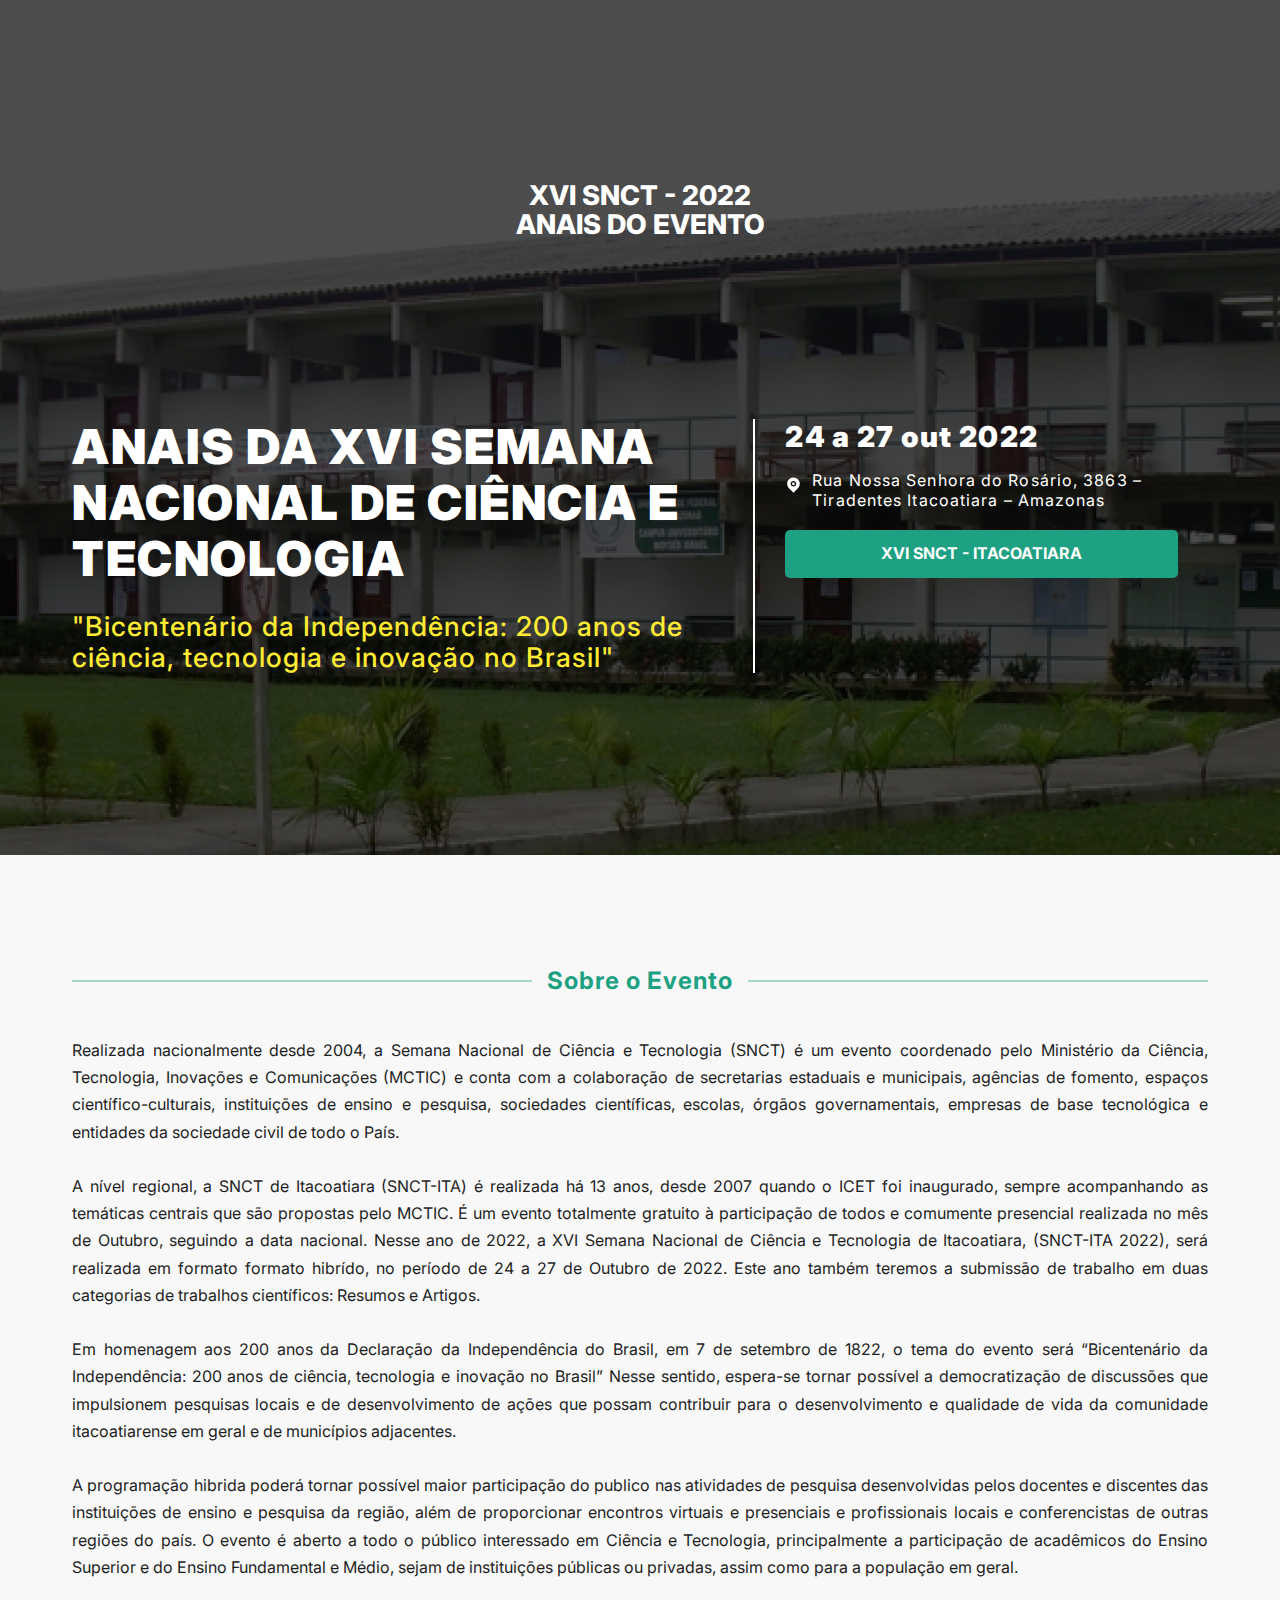
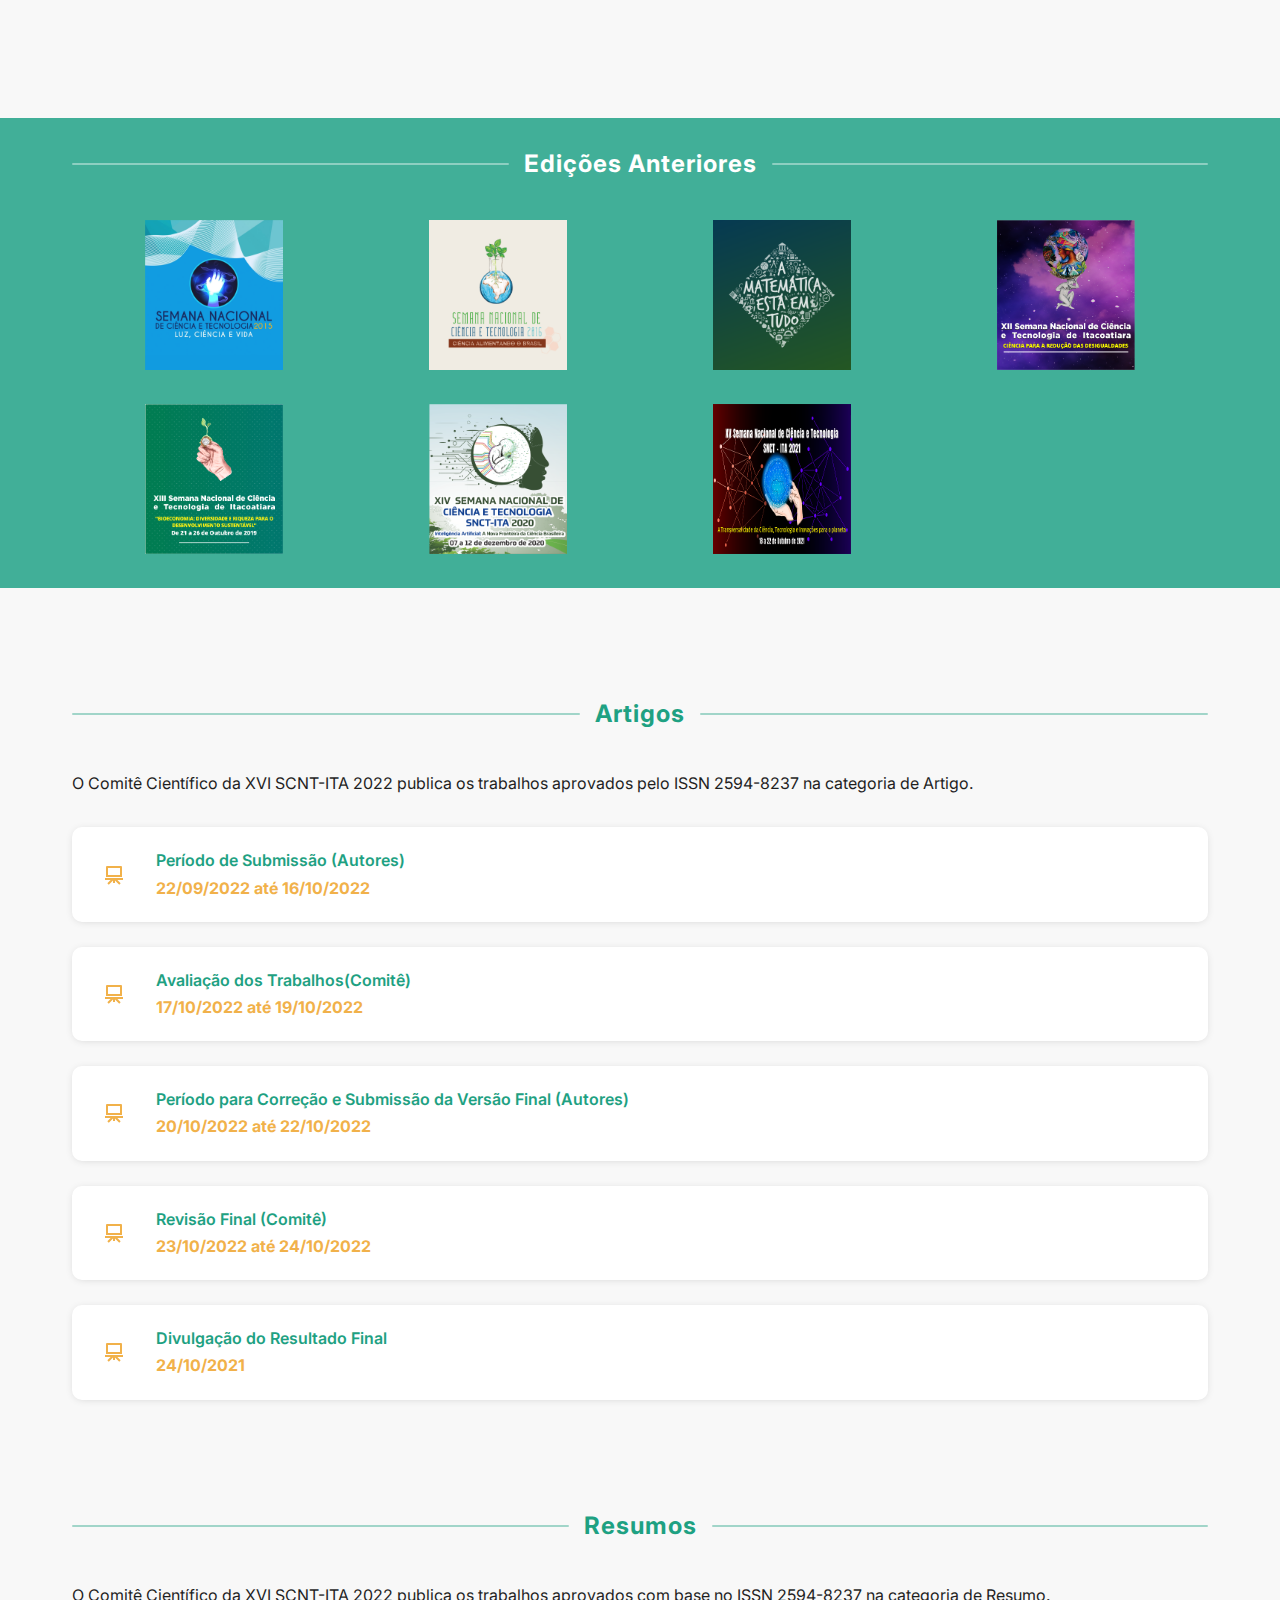
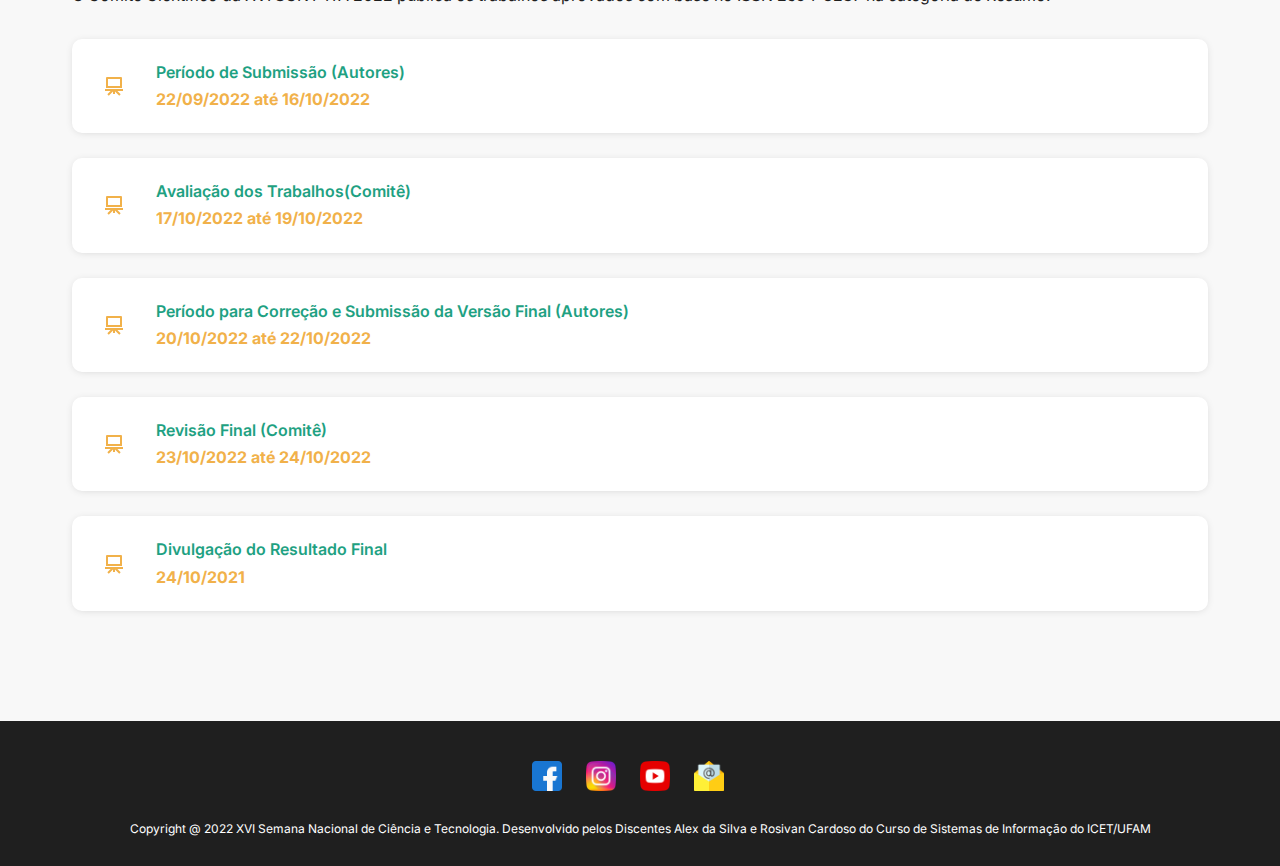
==== anais/index.html @ cb45e35b "feat: upgrade footer and add organization" ====
<!DOCTYPE html>
<html lang="pt-br">

<head>
    <meta charset="UTF-8">
    <meta http-equiv="X-UA-Compatible" content="IE=edge">
    <meta name="viewport" content="width=device-width, initial-scale=1.0">
	<meta name="keywords" content="XVI SNCT - Itacoatiara - ICET - UFAM - IFAM, SNCT ICET" />
    <title>XVI SNCT - ANAIS</title>
    <meta name="description" content="Semana Nacional de Ciência e Tecnologia de Itacoatiara/AM" />
    <meta name="author" content="Comissão SNCT - 2022" />
    <!--  GOOGLE  -->
    <meta itemprop="name" content="XVI SNCT - Itacoatiara" />
    <meta itemprop="description" content="Semana Nacional de Ciência e Tecnologia de Itacoatiara/AM" />
    <meta itemprop="image" content="../src/assets/logosnct2022.png" />
    <!--  FACEBOOK  -->
    <meta property="og:url" content="https://sncticet.ufam.edu.br/anais" />
    <meta property="og:type" content="website" />
    <meta property="og:title" content="XVI SNCT - ANAIS" />
    <meta property="og:description" content="Semana Nacional de Ciência e Tecnologia de Itacoatiara/AM" />
    <meta property="og:image" content="../src/assets/logosnct2022.png" />
    <!-- Twitter Meta Tags --> 
    <meta name="twitter:card" content="summary_large_image" />
    <meta name="twitter:title" content="XVI SNCT - Itacoatiara" />
    <meta name="twitter:description" content="Semana Nacional de Ciência e Tecnologia de Itacoatiara/AM" />
    <meta name="twitter:image" content="../src/assets/logosnct2022.png" />
	
    <link rel="icon" href="../src/assets/logosnct2022.png">
    <link rel="stylesheet" href="../root.css">
    <link rel="stylesheet" href="../normalize.css">
    <link rel="stylesheet" href="../shared.css">
    <link rel="stylesheet" href="../src/screens/home/header.css">
    <link rel="stylesheet" href="../src/screens/home/banner.css">
    <link rel="stylesheet" href="../src/screens/home/submission.css">
    <link rel="stylesheet" href="../src/screens/home/realization.css">
    <link rel="stylesheet" href="../src/screens/home/hero.css">
    <link rel="stylesheet" href="../src/screens/home/editions.css">
    <link rel="stylesheet" href="../src/screens/home/footer.css">
    <link rel="stylesheet" href="../style.css">
</head>

<body>
    <header class="header box__shadow header--hidden" id="header">
        <div class="header__content safe__area">
            <button type="button" class="header__sandwich" onclick="onOpenMenu()">
                <span class="header__menu" id="header-menu"></span>
            </button>
            <img
                src="../src/assets/logosnct2022.png"
                alt="Logo do evento"
                class="header__logo"
            />
            <nav class="header__navigation" id="header-navigation">
                <ul class="header__items" id="header-items">
                    <li class="header__logo header__logo--item">
                        <img
                            src="../src/assets/logosnct2022.png"
                            alt="Logo do evento"
                            class="header__logo"
                        />              
                    </li>
                    <li>
                        <a
                            href="#inicio"
                            class="header__link"
                            onclick="onCloseMenu()"
                        >
                            <svg class="header__icon" xmlns="http://www.w3.org/2000/svg" viewBox="0 0 24 24" width="24" height="24"><path fill="none" d="M0 0h24v24H0z"/><path d="M19 21H5a1 1 0 0 1-1-1v-9H1l10.327-9.388a1 1 0 0 1 1.346 0L23 11h-3v9a1 1 0 0 1-1 1zM6 19h12V9.157l-6-5.454-6 5.454V19zm2-4h8v2H8v-2z" fill="rgba(30,161,130,1)"/></svg>
                            Início
                        </a>
                    </li>
                    <li>
                        <a
                            href="#sobre"
                            class="header__link"
                            onclick="onCloseMenu()"
                        >
                            <svg class="header__icon" xmlns="http://www.w3.org/2000/svg" viewBox="0 0 24 24" width="24" height="24"><path fill="none" d="M0 0h24v24H0z"/><path d="M12 22C6.477 22 2 17.523 2 12S6.477 2 12 2s10 4.477 10 10-4.477 10-10 10zm0-2a8 8 0 1 0 0-16 8 8 0 0 0 0 16zM11 7h2v2h-2V7zm0 4h2v6h-2v-6z" fill="rgba(30,161,130,1)"/></svg>
                            Sobre
                        </a>
                    </li>
                    <li>
                        <a
                            href="#edicoes-anteriores" class="header__link"
                            onclick="onCloseMenu()"
                        >
                            <svg class="header__icon" xmlns="http://www.w3.org/2000/svg" viewBox="0 0 24 24" width="24" height="24"><path fill="none" d="M0 0H24V24H0z"/><path d="M12 2c5.523 0 10 4.477 10 10s-4.477 10-10 10S2 17.523 2 12h2c0 4.418 3.582 8 8 8s8-3.582 8-8-3.582-8-8-8C9.25 4 6.824 5.387 5.385 7.5H8v2H2v-6h2V6c1.824-2.43 4.729-4 8-4zm1 5v4.585l3.243 3.243-1.415 1.415L11 12.413V7h2z" fill="rgba(30,161,130,1)"/></svg>
                            Edições
                        </a>
                    </li>
                    <li>
                        <a
                            href="./artigo.html" class="header__link"
                            onclick="onCloseMenu()"
                        >
                            <svg class="header__icon" xmlns="http://www.w3.org/2000/svg" viewBox="0 0 24 24" width="24" height="24"><path fill="none" d="M0 0H24V24H0z"/><path d="M12 2c5.523 0 10 4.477 10 10s-4.477 10-10 10S2 17.523 2 12h2c0 4.418 3.582 8 8 8s8-3.582 8-8-3.582-8-8-8C9.25 4 6.824 5.387 5.385 7.5H8v2H2v-6h2V6c1.824-2.43 4.729-4 8-4zm1 5v4.585l3.243 3.243-1.415 1.415L11 12.413V7h2z" fill="rgba(30,161,130,1)"/></svg>
                            Artigos
                        </a>
                    </li>
                    <li>
                        <a
                            href="#resumos" class="header__link"
                            onclick="onCloseMenu()"
                        >
                            <svg class="header__icon" xmlns="http://www.w3.org/2000/svg" viewBox="0 0 24 24" width="24" height="24"><path fill="none" d="M0 0H24V24H0z"/><path d="M12 2c5.523 0 10 4.477 10 10s-4.477 10-10 10S2 17.523 2 12h2c0 4.418 3.582 8 8 8s8-3.582 8-8-3.582-8-8-8C9.25 4 6.824 5.387 5.385 7.5H8v2H2v-6h2V6c1.824-2.43 4.729-4 8-4zm1 5v4.585l3.243 3.243-1.415 1.415L11 12.413V7h2z" fill="rgba(30,161,130,1)"/></svg>
                            Resumos
                        </a>
                    </li>
                </ul>
            </nav>
        </div>
    </header>
    <main>
        <section class="banner effect__parallax" id="inicio">
            <div class="banner__safe">
                <div class="banner__institutions">
                    <h3 class="institutions__text">
                        XVI SNCT - 2022 <br />
                        ANAIS DO EVENTO
                    </h3>
                </div>
                <div class="banner__texts">
                    <h1 class="banner__title">
                        ANAIS DA XVI SEMANA NACIONAL DE CIÊNCIA E TECNOLOGIA
                    </h1>
                    <h2 class="banner__subtitle">
                        "Bicentenário da Independência: 200 anos de ciência, tecnologia e inovação no Brasil"
                    </h2>
                </div>
                <div class="banner__dates">
                    <strong class="banner__date">
                        24 a 27 out 2022
                    </strong>
                    <div class="banner__locale">
                        <svg width="29" height="29" viewBox="0 0 29 29" fill="none" xmlns="http://www.w3.org/2000/svg">
                            <g clip-path="url(#clip0_1321_1005)">
                                <path
                                    d="M22.1898 20.9815L14.5 28.6713L6.81017 20.9815C5.28929 19.4606 4.25356 17.5228 3.83396 15.4133C3.41435 13.3038 3.62972 11.1172 4.45283 9.13003C5.27593 7.1429 6.66981 5.44446 8.45819 4.24951C10.2466 3.05455 12.3491 2.41675 14.5 2.41675C16.6509 2.41675 18.7534 3.05455 20.5418 4.24951C22.3302 5.44446 23.7241 7.1429 24.5472 9.13003C25.3703 11.1172 25.5857 13.3038 25.1661 15.4133C24.7465 17.5228 23.7107 19.4606 22.1898 20.9815V20.9815ZM14.5 18.125C15.7819 18.125 17.0113 17.6158 17.9177 16.7093C18.8241 15.8029 19.3333 14.5735 19.3333 13.2917C19.3333 12.0098 18.8241 10.7804 17.9177 9.87397C17.0113 8.96754 15.7819 8.45832 14.5 8.45832C13.2181 8.45832 11.9887 8.96754 11.0823 9.87397C10.1759 10.7804 9.66667 12.0098 9.66667 13.2917C9.66667 14.5735 10.1759 15.8029 11.0823 16.7093C11.9887 17.6158 13.2181 18.125 14.5 18.125V18.125ZM14.5 15.7083C13.8591 15.7083 13.2444 15.4537 12.7912 15.0005C12.338 14.5473 12.0833 13.9326 12.0833 13.2917C12.0833 12.6507 12.338 12.036 12.7912 11.5828C13.2444 11.1296 13.8591 10.875 14.5 10.875C15.1409 10.875 15.7556 11.1296 16.2088 11.5828C16.6621 12.036 16.9167 12.6507 16.9167 13.2917C16.9167 13.9326 16.6621 14.5473 16.2088 15.0005C15.7556 15.4537 15.1409 15.7083 14.5 15.7083Z"
                                    fill="white" />
                            </g>
                            <defs>
                                <clipPath id="clip0_1321_1005">
                                    <rect width="29" height="29" fill="white" />
                                </clipPath>
                            </defs>
                        </svg>
                        <p class="banner__address">
                            Rua Nossa Senhora do Rosário, 3863 – Tiradentes Itacoatiara – Amazonas
                        </p>
                    </div>
                    <a href="../index.html"
                        class="button__default bannert__button">
                        XVI SNCT - ITACOATIARA
                    </a>
                </div>
            </div>
        </section>
        <span id="sobre"></span>
        <section class="about safe__area section--top">
            <div class="title__contant">
                <hr class="title__line" />
                <h2 class="title__text">Sobre o Evento</h2>
                <hr class="title__line" />
            </div>
            <p class="simple__text">
                Realizada nacionalmente desde 2004, a Semana Nacional de Ciência e Tecnologia (SNCT) é um evento
                coordenado pelo Ministério da Ciência, Tecnologia, Inovações e Comunicações (MCTIC) e conta com a
                colaboração de secretarias estaduais e municipais, agências de fomento, espaços científico-culturais,
                instituições de ensino e pesquisa, sociedades científicas, escolas, órgãos governamentais, empresas de
                base tecnológica e entidades da sociedade civil de todo o País.
                <br /><br />
                A nível regional, a SNCT de Itacoatiara (SNCT-ITA) é realizada há 13 anos, desde 2007 quando o ICET foi
                inaugurado, sempre acompanhando as temáticas centrais que são propostas pelo MCTIC. É um evento
                totalmente gratuito à participação de todos e comumente presencial realizada no mês de Outubro, seguindo
                a data nacional. Nesse ano de 2022, a XVI Semana Nacional de Ciência e Tecnologia de Itacoatiara,
                (SNCT-ITA 2022), será realizada em formato formato hibrído, no período de 24 a 27 de Outubro de 2022.
                Este ano também teremos a submissão de trabalho em duas categorias de trabalhos científicos: Resumos e
                Artigos.
                <br /><br />
                Em homenagem aos 200 anos da Declaração da Independência do Brasil, em 7 de setembro de 1822, o tema do
                evento será “Bicentenário da Independência: 200 anos de ciência, tecnologia e inovação no Brasil” Nesse
                sentido, espera-se tornar possível a democratização de discussões que impulsionem pesquisas locais e de
                desenvolvimento de ações que possam contribuir para o desenvolvimento e qualidade de vida da comunidade
                itacoatiarense em geral e de municípios adjacentes.
                <br /><br />
                A programação hibrida poderá tornar possível maior participação do publico nas atividades de pesquisa
                desenvolvidas pelos docentes e discentes das instituições de ensino e pesquisa da região, além de
                proporcionar encontros virtuais e presenciais e profissionais locais e conferencistas de outras regiões
                do país. O evento é aberto a todo o público interessado em Ciência e Tecnologia, principalmente a
                participação de acadêmicos do Ensino Superior e do Ensino Fundamental e Médio, sejam de instituições
                públicas ou privadas, assim como para a população em geral.
                <br /><br />
            </p>
        </section>
        <span id="edicoes-anteriores"></span>
        <section class="full__editions section--top">
            <div class="safe__area">
                <div class="title__contant">
                    <hr class="title__line title__line--invert" />
                    <h2 class="title__text title__text--invert">Edições Anteriores</h2>
                    <hr class="title__line title__line--invert" />
                </div>
                <nav class="editions__items">
                    <a href="https://eventmaster.com.br/event/snct2015/site/content/xii-semana-nacional-de-ciencia-e-tecnologia-de-itacoatiara" target="_blank" class="editions__item">
                        <img src="/src/assets/snct-2015.png" alt="Logo evento do ano de" class="editions__image" />
                    </a>
                    <a href="https://sncticet.ufam.edu.br/2016/" target="_blank" class="editions__item">
                        <img src="/src/assets/snct-2016.png" alt="Logo evento do ano de" class="editions__image" />
                    </a>
                    <a href="https://sncticet.ufam.edu.br/2017/" target="_blank" class="editions__item">
                        <img src="/src/assets/snct-2017.png" alt="Logo evento do ano de" class="editions__image" />
                    </a>
                    <a href="https://sncticet.ufam.edu.br/2018/" target="_blank" class="editions__item">
                        <img src="/src/assets/snct-2018.png" alt="Logo evento do ano de" class="editions__image" />
                    </a>
                    <a href="https://sncticet.ufam.edu.br/2019/" target="_blank" class="editions__item">
                        <img src="/src/assets/snct-2019.png" alt="Logo evento do ano de" class="editions__image" />
                    </a>
                    <a href="https://sncticet.ufam.edu.br/2020/" target="_blank" class="editions__item">
                        <img src="/src/assets/snct-2020.png" alt="Logo evento do ano de" class="editions__image" />
                    </a>
                    <a href="https://sncticet.ufam.edu.br/2021/" target="_blank" class="editions__item">
                        <img src="/src/assets/snct-2021.png" alt="Logo evento do ano de" class="editions__image" />
                    </a>
                </nav>
            </div>
        </section>
        <span id="artigos"></span>
        <section class="dates safe__area section--top">
            <div class="title__contant">
                <hr class="title__line" />
                <h2 class="title__text">Artigos</h2>
                <hr class="title__line" />
            </div>
            <p class="simple__text">
                O Comitê Científico da XVI SCNT-ITA 2022 publica os trabalhos aprovados pelo ISSN 2594-8237 na categoria de Artigo.
            </p>
            <ul class="dates__items">
                <li class="dates__item box__shadow">
                    <svg xmlns="http://www.w3.org/2000/svg" viewBox="0 0 24 24" width="24" height="24"><path fill="none" d="M0 0h24v24H0z"/><path d="M8.586 17H3v-2h18v2h-5.586l3.243 3.243-1.414 1.414L13 17.414V20h-2v-2.586l-4.243 4.243-1.414-1.414L8.586 17zM5 3h14a1 1 0 0 1 1 1v10H4V4a1 1 0 0 1 1-1zm1 2v7h12V5H6z" fill="rgba(241,177,74,1)"/></svg>
                    <div>
                        <p class="dates__text">Período de Submissão (Autores)</p>
                        <p class="dates__info">22/09/2022 até 16/10/2022</p>
                    </div>
                </li>
                <li class="dates__item box__shadow">
                    <svg xmlns="http://www.w3.org/2000/svg" viewBox="0 0 24 24" width="24" height="24"><path fill="none" d="M0 0h24v24H0z"/><path d="M8.586 17H3v-2h18v2h-5.586l3.243 3.243-1.414 1.414L13 17.414V20h-2v-2.586l-4.243 4.243-1.414-1.414L8.586 17zM5 3h14a1 1 0 0 1 1 1v10H4V4a1 1 0 0 1 1-1zm1 2v7h12V5H6z" fill="rgba(241,177,74,1)"/></svg>
                    <div>
                        <p class="dates__text">Avaliação dos Trabalhos(Comitê)</p>
                        <p class="dates__info">17/10/2022 até 19/10/2022</p>
                    </div>
                </li>
                <li class="dates__item box__shadow">
                    <svg xmlns="http://www.w3.org/2000/svg" viewBox="0 0 24 24" width="24" height="24"><path fill="none" d="M0 0h24v24H0z"/><path d="M8.586 17H3v-2h18v2h-5.586l3.243 3.243-1.414 1.414L13 17.414V20h-2v-2.586l-4.243 4.243-1.414-1.414L8.586 17zM5 3h14a1 1 0 0 1 1 1v10H4V4a1 1 0 0 1 1-1zm1 2v7h12V5H6z" fill="rgba(241,177,74,1)"/></svg>
                    <div>
                        <p class="dates__text">Período para Correção e Submissão da Versão Final (Autores)</p>
                        <p class="dates__info">20/10/2022 até 22/10/2022</p>
                    </div>
                </li>
                <li class="dates__item box__shadow">
                    <svg xmlns="http://www.w3.org/2000/svg" viewBox="0 0 24 24" width="24" height="24"><path fill="none" d="M0 0h24v24H0z"/><path d="M8.586 17H3v-2h18v2h-5.586l3.243 3.243-1.414 1.414L13 17.414V20h-2v-2.586l-4.243 4.243-1.414-1.414L8.586 17zM5 3h14a1 1 0 0 1 1 1v10H4V4a1 1 0 0 1 1-1zm1 2v7h12V5H6z" fill="rgba(241,177,74,1)"/></svg>
                    <div>
                        <p class="dates__text">Revisão Final (Comitê)</p>
                        <p class="dates__info">23/10/2022 até 24/10/2022</p>
                    </div>
                </li>
                <li class="dates__item box__shadow">
                    <svg xmlns="http://www.w3.org/2000/svg" viewBox="0 0 24 24" width="24" height="24"><path fill="none" d="M0 0h24v24H0z"/><path d="M8.586 17H3v-2h18v2h-5.586l3.243 3.243-1.414 1.414L13 17.414V20h-2v-2.586l-4.243 4.243-1.414-1.414L8.586 17zM5 3h14a1 1 0 0 1 1 1v10H4V4a1 1 0 0 1 1-1zm1 2v7h12V5H6z" fill="rgba(241,177,74,1)"/></svg>
                    <div>
                        <p class="dates__text">Divulgação do Resultado Final</p>
                        <p class="dates__info">24/10/2021</p>
                    </div>
                </li>
            </ul>
        </section>
        <span id="resumos"></span>
        <section class="dates safe__area section--top">
            <div class="title__contant">
                <hr class="title__line" />
                <h2 class="title__text">Resumos</h2>
                <hr class="title__line" />
            </div>
            <p class="simple__text">
                O Comitê Científico da XVI SCNT-ITA 2022 publica os trabalhos aprovados com base no ISSN 2594-8237 na categoria de Resumo.
                <!-- <a href="/anais/index.html" class="link__text">Clique Aqui.</a> -->
            </p>
            <ul class="dates__items">
                <li class="dates__item box__shadow">
                    <svg xmlns="http://www.w3.org/2000/svg" viewBox="0 0 24 24" width="24" height="24"><path fill="none" d="M0 0h24v24H0z"/><path d="M8.586 17H3v-2h18v2h-5.586l3.243 3.243-1.414 1.414L13 17.414V20h-2v-2.586l-4.243 4.243-1.414-1.414L8.586 17zM5 3h14a1 1 0 0 1 1 1v10H4V4a1 1 0 0 1 1-1zm1 2v7h12V5H6z" fill="rgba(241,177,74,1)"/></svg>
                    <div>
                        <p class="dates__text">Período de Submissão (Autores)</p>
                        <p class="dates__info">22/09/2022 até 16/10/2022</p>
                    </div>
                </li>
                <li class="dates__item box__shadow">
                    <svg xmlns="http://www.w3.org/2000/svg" viewBox="0 0 24 24" width="24" height="24"><path fill="none" d="M0 0h24v24H0z"/><path d="M8.586 17H3v-2h18v2h-5.586l3.243 3.243-1.414 1.414L13 17.414V20h-2v-2.586l-4.243 4.243-1.414-1.414L8.586 17zM5 3h14a1 1 0 0 1 1 1v10H4V4a1 1 0 0 1 1-1zm1 2v7h12V5H6z" fill="rgba(241,177,74,1)"/></svg>
                    <div>
                        <p class="dates__text">Avaliação dos Trabalhos(Comitê)</p>
                        <p class="dates__info">17/10/2022 até 19/10/2022</p>
                    </div>
                </li>
                <li class="dates__item box__shadow">
                    <svg xmlns="http://www.w3.org/2000/svg" viewBox="0 0 24 24" width="24" height="24"><path fill="none" d="M0 0h24v24H0z"/><path d="M8.586 17H3v-2h18v2h-5.586l3.243 3.243-1.414 1.414L13 17.414V20h-2v-2.586l-4.243 4.243-1.414-1.414L8.586 17zM5 3h14a1 1 0 0 1 1 1v10H4V4a1 1 0 0 1 1-1zm1 2v7h12V5H6z" fill="rgba(241,177,74,1)"/></svg>
                    <div>
                        <p class="dates__text">Período para Correção e Submissão da Versão Final (Autores)</p>
                        <p class="dates__info">20/10/2022 até 22/10/2022</p>
                    </div>
                </li>
                <li class="dates__item box__shadow">
                    <svg xmlns="http://www.w3.org/2000/svg" viewBox="0 0 24 24" width="24" height="24"><path fill="none" d="M0 0h24v24H0z"/><path d="M8.586 17H3v-2h18v2h-5.586l3.243 3.243-1.414 1.414L13 17.414V20h-2v-2.586l-4.243 4.243-1.414-1.414L8.586 17zM5 3h14a1 1 0 0 1 1 1v10H4V4a1 1 0 0 1 1-1zm1 2v7h12V5H6z" fill="rgba(241,177,74,1)"/></svg>
                    <div>
                        <p class="dates__text">Revisão Final (Comitê)</p>
                        <p class="dates__info">23/10/2022 até 24/10/2022</p>
                    </div>
                </li>
                <li class="dates__item box__shadow">
                    <svg xmlns="http://www.w3.org/2000/svg" viewBox="0 0 24 24" width="24" height="24"><path fill="none" d="M0 0h24v24H0z"/><path d="M8.586 17H3v-2h18v2h-5.586l3.243 3.243-1.414 1.414L13 17.414V20h-2v-2.586l-4.243 4.243-1.414-1.414L8.586 17zM5 3h14a1 1 0 0 1 1 1v10H4V4a1 1 0 0 1 1-1zm1 2v7h12V5H6z" fill="rgba(241,177,74,1)"/></svg>
                    <div>
                        <p class="dates__text">Divulgação do Resultado Final</p>
                        <p class="dates__info">24/10/2021</p>
                    </div>
                </li>
            </ul>
        </section>
    </main>
    <span id="contatos"></span>
    <footer class="footer section--top">
        <div class="safe__area">
            <div class="footer_items">
                <a href="https://www.facebook.com/snctita.oficial/" target="_blank" class="footer_item">
                    <img src="../src/assets/facebook (1).png" alt="Facebook">
                </a>
                <a href="https://www.instagram.com/snctita.oficial/" target="_blank" class="footer_item">
                    <img src="../src/assets/instagram.png" alt="Instagram">
                </a>
                <a href="https://www.youtube.com/channel/UCwzrVXlYp_cMYTa7V_tRB3A" target="_blank" class="footer_item">
                    <img src="../src/assets/youtube (1).png" alt="Email">
                </a>
                <a href="mailto:sncticet@ufam.edu.br" target="_blank" class="footer_item">
                    <img src="../src/assets/email.png" alt="Email">
                </a>
            </div>
            <span class="simple__text"> Copyright @ 2022 XVI Semana Nacional de Ciência e Tecnologia.
                Desenvolvido pelos Discentes Alex da Silva e Rosivan Cardoso do Curso de Sistemas de Informação do ICET/UFAM
            </span> 
        </div>
    </footer>
</body>
<script src="../src/screens/home/script.js"></script>

</html>
---- root.css ----
@import url('https://fonts.googleapis.com/css2?family=Inter:wght@400;500;600;700;800;900&display=swap');

:root {
    /* colors */
    --orange: #f1b14a;
    --yellow: #FEEB33;
    --primary-dark: #111111;
    --secondary-dark: #1F1F1F;
    --green: #1EA182;
    --green--light: #41AF98;
    --primary-white: #FFFFFF;
    --secondary-white: #F8F8F8;
    /* size fonts */
    --normal: 1.1rem;
}
---- shared.css ----
.safe__area {
    width: 100%;
    margin: auto;
}

.section--top {
    margin-top: 110px !important;
}

.title__contant  {
    display: flex;
    align-items: center;
    justify-content: space-between;
    column-gap: 15px;
    margin-bottom: 40px;
}

.title__line {
    background-color: var(--green);
    height: 2px;
    border-radius: 2px;
    border: none;
    flex: 1;
    opacity: 0.4;
}

.title__text {
    font-size: 1.5rem;
    line-height: 2rem;
    letter-spacing: 1px;
    color: var(--green);
    font-weight: 700;
}

.title__line--invert {
    background-color: var(--primary-white);
}

.title__text--invert {
    color: var(--primary-white);
}

.simple__text {
    font-size: 1rem;
    line-height: 1.7rem;
    color: var(--secondary-dark);
    font-weight: 400;
    text-align: justify;
}

.link__text {
    font-size: 1rem;
    line-height: 1.7rem;
    color: var(--green);
    font-weight: 600;
}

.box__shadow {
    -webkit-box-shadow: 0px 1px 10px -3px rgba(0,0,0,0.2); 
    box-shadow: 0px 1px 10px -3px rgba(0,0,0,0.2);
}

.button__default {
    padding: 10px 15px;
    border-radius: 5px;
    display: block;
    font-size: 1rem;
    line-height: 1.7rem;
    color: var(--primary-white);
    background-color: var(--orange);
    font-weight: 600;
}

.effect__parallax {
    background-position: center;
    background-size: cover;
    background-repeat: no-repeat;
    background-attachment: fixed;
}

@media screen and (max-width: 767px) {
    .safe__area {
        padding-left: 20px;
        padding-right: 20px;
    }
}

@media (min-width: 768px) {
    .safe__area {
        padding-left: 72px;
        padding-right: 72px;
        max-width: calc(1181px + 72px * 2 );
    }
}
---- src/screens/home/header.css ----
.header {
    background-color: var(--primary-white);
    position: fixed;
    top: 0;
    z-index: 1;
    transition: all 0.2s;
    overflow: hidden;
    width: 100%;
}

.header--hidden {
    max-height: 0;
}

.header--show {
    padding: 10px 0;
    max-height: 100px;
}

.header__content {
    display: flex;
    align-items: center;
    justify-content: space-between;
    position: relative;
}

.header__navigation {
    flex: 1;
    display: flex;
    justify-content: flex-end;
}

.header__items {
    display: flex;
    flex-wrap: wrap;
    column-gap: 20px;   
}

.header__link {
    font-size: var(--normal);
    line-height: var(--normal);
    color: var(--primary-dark);
    font-weight: 600;
    padding: 10px;
    opacity: 0.9;
    position: relative;
    transition: all 0.3s ease 0s;
}

.header__link:hover {
    width: 100%;
    color: var(--green);
    opacity: 1;
}

.header__link:hover::after, .header__link:checked:after {
    width: 100%;
}

.header__link::after {
    content: "";
    width: 0px;
    height: 2px;
    border-radius: 50px;
    display: block;
    position: absolute;
    bottom: 1px;
    background-color: var(--green);
    transition: all 0.3s ease 0s;
}


@media screen and (max-width: 1114px) {
    .header__logo {
        width: 80px;
        height: 56px;
    }

    .header__sandwich {
        z-index: 3;
        width: 50px;
        height: 50px;
        position: absolute;
        right: 30px;
        display: block;
        background-color: transparent;
        border: none;
        cursor: pointer;
    }

    .header__menu {
        display: block;
        border-radius: 10px;
        background-color: var(--secondary-dark);
        width: 25px;
        height: 5px;
        transition: all 0.3s;
        position: relative;
        margin: auto;
    }

    .header__menu::after,
    .header__menu::before {
        content: " ";
        position: absolute;
        border-radius: 10px;
        background-color: var(--secondary-dark);
        transition: all 0.3s;
        width: 25px;
        height: 5px;
        left: 0;
    }

    .header__menu::after {
        top: -10px;
      }
    .header__menu::before {
        bottom: -10px;
    }

    .header__menu--active {
        background-color: transparent;
    }

    .header__menu--active::after {
        top: 0px;
        transform: rotate(40deg);
    }

    .header__menu--active::before {
        bottom: 0;
        transform: rotate(-40deg);
    }


    .header__navigation {
        height: 100vh;
        position: fixed;
        right: 0;
        top: 0;
        width: 0;
        z-index: 0;
        overflow: hidden;
    }
    
    .header__navigation--open {
        background-color: rgb(0, 0, 0, 0.7);
        width: 100vw;
        height: 100vh;
    }

    .header__logo--item {
        margin: 15px 0 15px 10px;
    }

    .header__items {
        flex-direction: column;
        background-color: var(--primary-white);
        width: 0;
        transition: all .3s;
    }

    .header__items--open {
        width: 350px;
    }

    .header__link {
        display: flex;
        align-items: center;
        padding-top: 20px;
        padding-bottom: 20px;
        width: 100%;
        column-gap: 15px;
    }
}

@media (min-width: 1115px) {
    .header__logo {
        width: 116px;
        height: 81px;
    }

    .header__sandwich {
        display: none;
    }
    
    .header__logo--item,
    .header__icon {
        display: none;
    }
}
---- src/screens/home/banner.css ----
.banner {
    margin: auto;
    background-image: url("/src/assets/banner.webp");
    display: flex;
    justify-content: center;
    align-items: center;
}

.banner__safe {
    width: 100%;
}

.banner__institutions {
    margin-bottom: 20vh;
}

.institutions__text {
    font-size: 1.7rem;
    line-height: 1.8rem;
    color: var(--primary-white);
    font-weight: 800;
    text-align: center;
}

.banner__title {
    letter-spacing: 1.5px;
    color: var(--primary-white);
    font-weight: 900;
}

.banner__subtitle {
    font-size: 1.7rem;
    line-height: 1.9rem;
    letter-spacing: 1px;
    color: var(--yellow);
    font-weight: 500;
    margin-top: 25px;
}

.banner__date {
    font-size: 1.8rem;
    letter-spacing: 1.3px;
    color: var(--primary-white);
    font-weight: 900;
}

.banner__locale {
    display: flex;
    margin-top: 16px;
    column-gap: 10px;
}

.banner__address {
    font-size: 1rem;
    letter-spacing: 1.1px;
    color: var(--primary-white);
}

.bannert__button {
    width: 100%;
    margin-top: 20px;
    text-align: center;
    font-weight: 700;
    background-color: var(--green);
}

@media screen and (max-width: 1039px) {
    .banner {
        padding: 30px 0;
    }

    .banner__safe {
        display: flex;
        flex-direction: column;
        height: fit-content;
        padding-left: 20px;
        padding-right: 20px;
        row-gap: 5vh;
    }

    .banner__institutions {
        display: none;
    }

    .banner__title {
        font-size: 2.7rem;
        line-height: 3rem;
    }

    .banner__dates {
        padding-top: 30px;
        border-top: 2px solid var(--primary-white);
    }
}

@media (min-width: 1040px) {
    .banner {
        height: 95vh;
    }

    .banner__safe {
        display: grid;
        grid-template-columns: repeat(12, 1fr);
        padding-left: 72px;
        padding-right: 72px;
        column-gap: 32px;
        max-width: 1360px;
    }

    .banner__institutions {
        grid-column: 1/13;
    }

    .banner__texts  {
        grid-column: 1/8;
    }

    .banner__title {
        font-size: 3rem;
        line-height: 3.5rem;
    }

    .banner__dates {
        padding: 0 30px;
        grid-column: 8/13;
        border-left: 2px solid var(--primary-white);
    }
}
---- src/screens/home/submission.css ----
.submission__item {
    display: flex;
    align-items: center;
    column-gap: 10px;
    margin: 25px;
}

.submission__icon {
    width: 25px;
    height: 25px;
    display: block;
}

.submission__text {
    font-size: var(--normal);
    line-height: var(--normal);
    color: var(--secondary-dark);
    font-weight: 500;
    width: calc(100% - 25px);
    opacity: 0.9;
}

.submission__button {
    margin: 25px auto 0;
}
---- src/screens/home/realization.css ----
.realization__institutions {
    display: flex;
    justify-content: space-around;
    align-items: center;
}

.realization__logo {
    object-fit: contain;
}

.realization__box {
    margin-top: 30px;
}

.realization__title {
    font-size: 1.5rem;
    color: var(--secondary-dark);
    opacity: 0.8;
    font-weight: 600;
}

.realization__items {
    display: grid;
    align-items: center;
}

.realization__item {
    margin: auto;
    height: 100%;
}

.realization__support {
    width: 100%;
    object-fit: contain;
    border: 1px solid #ccc;
}

.realization__name {
    text-align: center;
    color: var(--secondary-dark);
    font-weight: 600;
}


@media screen and (max-width: 767px) {
    .realization__institutions {
        flex-direction: column;
        row-gap: 40px;
    }

    .realization__logo {
        width: 200px;
        height: 190px;
    }

    .realization__title {
        margin-top: 40px;
    }

    

    .realization__items {
        grid-template-columns: repeat(3, auto);
        gap: 20px;
        margin-top: 30px;
    }

    .realization__name {
        margin-top: 5px;
        font-size: 0.8rem;
        line-height: 0.9rem;
    }

}
@media (min-width: 768px) {
    .realization__logo {
        width: 150px;
        height: 140px;
    }

    .realization__items {
        grid-template-columns: repeat(5, auto);
        column-gap: 30px;
        row-gap: 40px;
        margin-top: 20px;
    }

    .realization__name {
        margin-top: 15px;
        font-size: var(--normal);
        line-height: var(--normal);
    }
}
---- src/screens/home/hero.css ----
.hero {
    margin: auto;
    background-image: url("/src/assets/hero.jpg");
    display: flex;
    justify-content: center;
    padding: 80px 0;
}

.hero__item {
    width: 100%;
    display: flex;
    align-items: center;
    justify-content: center;
}
.hero__number,
.hero__activity {
    width: fit-content;
    display: block;
}

.hero__number {
    font-size: 5rem;
    letter-spacing: 1.px;
    color: var(--primary-white);
    font-weight: 700;
}

.hero__activity {
    font-size: 1.7rem;
    letter-spacing: 1.px;
    color: var(--primary-white);
    font-weight: 600;
}


@media screen and (max-width: 959px) {
    .hero__items {
        display: flex;
        row-gap: 35px;
        flex-direction: column;
    }
    .hero__item {
        column-gap: 10px;
    }
}
@media (min-width: 960px) {
    .hero__items {
        display: grid;
        grid-template-columns: repeat(3, auto);
        column-gap: 30px;
        row-gap: 40px;
    }
    .hero__item {
        flex-direction: column;
    }
    .hero__item--button {
        grid-column: 2/3;
    }
}
---- src/screens/home/editions.css ----
.full__editions {
    padding: 30px 0;
    background-color: var(--green--light);
}

.editions__items {
    display: grid;
    align-items: center;
}

.editions__item {
    margin: auto;
}

.editions__image {
    width: 150px;
    height: 150px;
    object-fit: contain;
}

@media screen and (max-width: 879px) {
    .editions__items {
        grid-template-columns: repeat(2, auto);
        row-gap: 10px;
    }   
}
@media (min-width: 880px) {
    .editions__items {
        grid-template-columns: repeat(4, auto);
        row-gap: 30px;
    }
}
---- src/screens/home/footer.css ----
.footer {
    display: flex;
    align-items: center;
    background-color: var(--secondary-dark);
}

.footer_items{
    display: flex;
    justify-content: center;
    margin-top: 2.5rem;
    /* border: 1px solid red; */
    /* margin-bottom: 40px; */
}

.footer_item{
    display: flex;
    /* justify-content: center;
    align-items: center;
    flex-direction: column; */
    margin-right: 1.5rem;
    /* border: 1px solid black; */
}

.footer img{
    width: 30px;
    height: 30px;
}

.footer span{
    display: flex;
    justify-content: center;
    font-size: 12px;
    text-align: center;
    margin: 1.5rem;
    color: white;
}
---- style.css ----
.dates__items {
    margin-top: 30px;
    display: flex;
    flex-direction: column;
    row-gap: 25px;
}

.dates__item {
    display: flex;
    align-items: center;
    column-gap: 30px;
    padding: 20px 30px;
    background-color: var(--primary-white);
    border-radius: 10px;
}

.dates__text {
    font-size: 1rem;
    line-height: 1.7rem;
    color: var(--green);
    font-weight: 600;
}

.dates__info {
    font-size: 1rem;
    line-height: 1.7rem;
    color: var(--orange);
    font-weight: 700;
}

.dates__button {
    margin-top: 30px;
    display: flex;
}
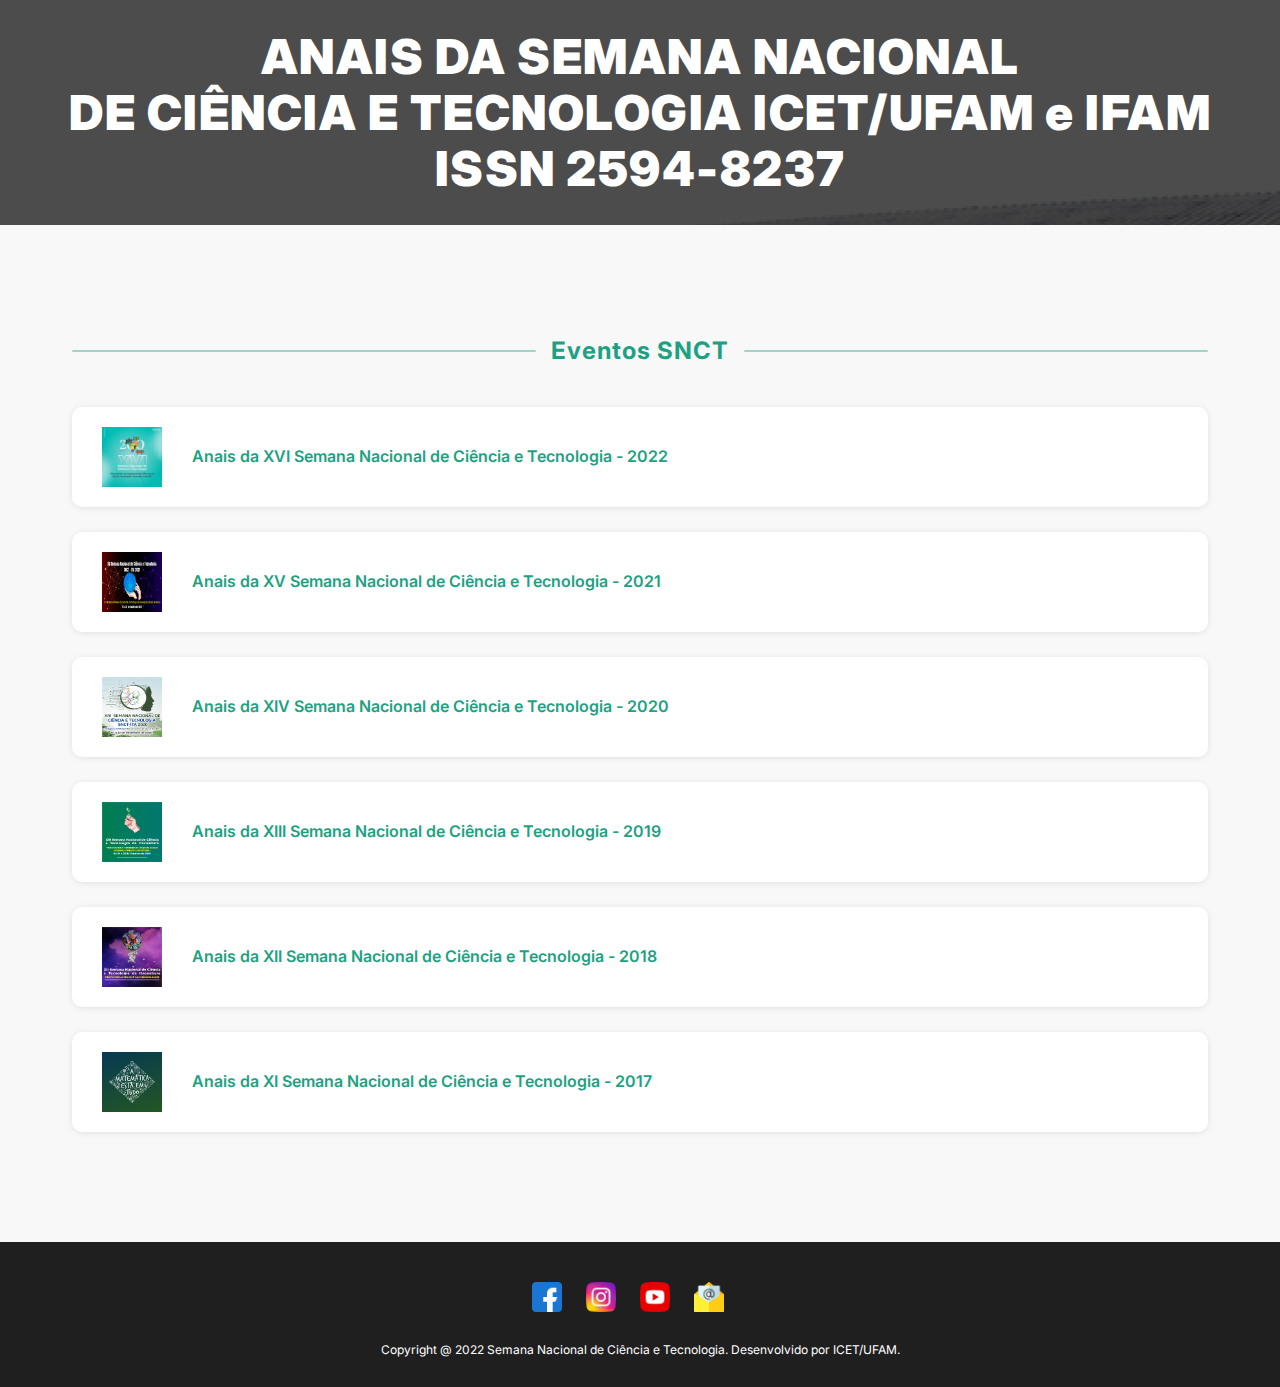
==== commit 7e020117: "feat: update anais" ====
--- a/anais/index.html
+++ b/anais/index.html
@@ -6,7 +6,7 @@
     <meta http-equiv="X-UA-Compatible" content="IE=edge">
     <meta name="viewport" content="width=device-width, initial-scale=1.0">
 	<meta name="keywords" content="XVI SNCT - Itacoatiara - ICET - UFAM - IFAM, SNCT ICET" />
-    <title>XVI SNCT - ANAIS</title>
+    <title>ANAIS - SNCT</title>
     <meta name="description" content="Semana Nacional de Ciência e Tecnologia de Itacoatiara/AM" />
     <meta name="author" content="Comissão SNCT - 2022" />
     <!--  GOOGLE  -->
@@ -25,12 +25,11 @@
     <meta name="twitter:description" content="Semana Nacional de Ciência e Tecnologia de Itacoatiara/AM" />
     <meta name="twitter:image" content="../src/assets/logosnct2022.png" />
 	
-    <link rel="icon" href="../src/assets/logosnct2022.png">
+    <link rel="icon" href="../src/assets/icet-logo.png">
     <link rel="stylesheet" href="../root.css">
     <link rel="stylesheet" href="../normalize.css">
     <link rel="stylesheet" href="../shared.css">
-    <link rel="stylesheet" href="../src/screens/home/header.css">
-    <link rel="stylesheet" href="../src/screens/home/banner.css">
+    <link rel="stylesheet" href="../anais/src/screens/banner.css">
     <link rel="stylesheet" href="../src/screens/home/submission.css">
     <link rel="stylesheet" href="../src/screens/home/realization.css">
     <link rel="stylesheet" href="../src/screens/home/hero.css">
@@ -40,284 +39,69 @@
 </head>
 
 <body>
-    <header class="header box__shadow header--hidden" id="header">
-        <div class="header__content safe__area">
-            <button type="button" class="header__sandwich" onclick="onOpenMenu()">
-                <span class="header__menu" id="header-menu"></span>
-            </button>
-            <img
-                src="../src/assets/logosnct2022.png"
-                alt="Logo do evento"
-                class="header__logo"
-            />
-            <nav class="header__navigation" id="header-navigation">
-                <ul class="header__items" id="header-items">
-                    <li class="header__logo header__logo--item">
-                        <img
-                            src="../src/assets/logosnct2022.png"
-                            alt="Logo do evento"
-                            class="header__logo"
-                        />              
-                    </li>
-                    <li>
-                        <a
-                            href="#inicio"
-                            class="header__link"
-                            onclick="onCloseMenu()"
-                        >
-                            <svg class="header__icon" xmlns="http://www.w3.org/2000/svg" viewBox="0 0 24 24" width="24" height="24"><path fill="none" d="M0 0h24v24H0z"/><path d="M19 21H5a1 1 0 0 1-1-1v-9H1l10.327-9.388a1 1 0 0 1 1.346 0L23 11h-3v9a1 1 0 0 1-1 1zM6 19h12V9.157l-6-5.454-6 5.454V19zm2-4h8v2H8v-2z" fill="rgba(30,161,130,1)"/></svg>
-                            Início
-                        </a>
-                    </li>
-                    <li>
-                        <a
-                            href="#sobre"
-                            class="header__link"
-                            onclick="onCloseMenu()"
-                        >
-                            <svg class="header__icon" xmlns="http://www.w3.org/2000/svg" viewBox="0 0 24 24" width="24" height="24"><path fill="none" d="M0 0h24v24H0z"/><path d="M12 22C6.477 22 2 17.523 2 12S6.477 2 12 2s10 4.477 10 10-4.477 10-10 10zm0-2a8 8 0 1 0 0-16 8 8 0 0 0 0 16zM11 7h2v2h-2V7zm0 4h2v6h-2v-6z" fill="rgba(30,161,130,1)"/></svg>
-                            Sobre
-                        </a>
-                    </li>
-                    <li>
-                        <a
-                            href="#edicoes-anteriores" class="header__link"
-                            onclick="onCloseMenu()"
-                        >
-                            <svg class="header__icon" xmlns="http://www.w3.org/2000/svg" viewBox="0 0 24 24" width="24" height="24"><path fill="none" d="M0 0H24V24H0z"/><path d="M12 2c5.523 0 10 4.477 10 10s-4.477 10-10 10S2 17.523 2 12h2c0 4.418 3.582 8 8 8s8-3.582 8-8-3.582-8-8-8C9.25 4 6.824 5.387 5.385 7.5H8v2H2v-6h2V6c1.824-2.43 4.729-4 8-4zm1 5v4.585l3.243 3.243-1.415 1.415L11 12.413V7h2z" fill="rgba(30,161,130,1)"/></svg>
-                            Edições
-                        </a>
-                    </li>
-                    <li>
-                        <a
-                            href="./artigo.html" class="header__link"
-                            onclick="onCloseMenu()"
-                        >
-                            <svg class="header__icon" xmlns="http://www.w3.org/2000/svg" viewBox="0 0 24 24" width="24" height="24"><path fill="none" d="M0 0H24V24H0z"/><path d="M12 2c5.523 0 10 4.477 10 10s-4.477 10-10 10S2 17.523 2 12h2c0 4.418 3.582 8 8 8s8-3.582 8-8-3.582-8-8-8C9.25 4 6.824 5.387 5.385 7.5H8v2H2v-6h2V6c1.824-2.43 4.729-4 8-4zm1 5v4.585l3.243 3.243-1.415 1.415L11 12.413V7h2z" fill="rgba(30,161,130,1)"/></svg>
-                            Artigos
-                        </a>
-                    </li>
-                    <li>
-                        <a
-                            href="#resumos" class="header__link"
-                            onclick="onCloseMenu()"
-                        >
-                            <svg class="header__icon" xmlns="http://www.w3.org/2000/svg" viewBox="0 0 24 24" width="24" height="24"><path fill="none" d="M0 0H24V24H0z"/><path d="M12 2c5.523 0 10 4.477 10 10s-4.477 10-10 10S2 17.523 2 12h2c0 4.418 3.582 8 8 8s8-3.582 8-8-3.582-8-8-8C9.25 4 6.824 5.387 5.385 7.5H8v2H2v-6h2V6c1.824-2.43 4.729-4 8-4zm1 5v4.585l3.243 3.243-1.415 1.415L11 12.413V7h2z" fill="rgba(30,161,130,1)"/></svg>
-                            Resumos
-                        </a>
-                    </li>
-                </ul>
-            </nav>
-        </div>
-    </header>
     <main>
         <section class="banner effect__parallax" id="inicio">
             <div class="banner__safe">
-                <div class="banner__institutions">
-                    <h3 class="institutions__text">
-                        XVI SNCT - 2022 <br />
-                        ANAIS DO EVENTO
-                    </h3>
-                </div>
                 <div class="banner__texts">
                     <h1 class="banner__title">
-                        ANAIS DA XVI SEMANA NACIONAL DE CIÊNCIA E TECNOLOGIA
+                        ANAIS DA SEMANA NACIONAL <br> DE CIÊNCIA E TECNOLOGIA ICET/UFAM e IFAM <br> ISSN 2594-8237
                     </h1>
-                    <h2 class="banner__subtitle">
-                        "Bicentenário da Independência: 200 anos de ciência, tecnologia e inovação no Brasil"
-                    </h2>
-                </div>
-                <div class="banner__dates">
-                    <strong class="banner__date">
-                        24 a 27 out 2022
-                    </strong>
-                    <div class="banner__locale">
-                        <svg width="29" height="29" viewBox="0 0 29 29" fill="none" xmlns="http://www.w3.org/2000/svg">
-                            <g clip-path="url(#clip0_1321_1005)">
-                                <path
-                                    d="M22.1898 20.9815L14.5 28.6713L6.81017 20.9815C5.28929 19.4606 4.25356 17.5228 3.83396 15.4133C3.41435 13.3038 3.62972 11.1172 4.45283 9.13003C5.27593 7.1429 6.66981 5.44446 8.45819 4.24951C10.2466 3.05455 12.3491 2.41675 14.5 2.41675C16.6509 2.41675 18.7534 3.05455 20.5418 4.24951C22.3302 5.44446 23.7241 7.1429 24.5472 9.13003C25.3703 11.1172 25.5857 13.3038 25.1661 15.4133C24.7465 17.5228 23.7107 19.4606 22.1898 20.9815V20.9815ZM14.5 18.125C15.7819 18.125 17.0113 17.6158 17.9177 16.7093C18.8241 15.8029 19.3333 14.5735 19.3333 13.2917C19.3333 12.0098 18.8241 10.7804 17.9177 9.87397C17.0113 8.96754 15.7819 8.45832 14.5 8.45832C13.2181 8.45832 11.9887 8.96754 11.0823 9.87397C10.1759 10.7804 9.66667 12.0098 9.66667 13.2917C9.66667 14.5735 10.1759 15.8029 11.0823 16.7093C11.9887 17.6158 13.2181 18.125 14.5 18.125V18.125ZM14.5 15.7083C13.8591 15.7083 13.2444 15.4537 12.7912 15.0005C12.338 14.5473 12.0833 13.9326 12.0833 13.2917C12.0833 12.6507 12.338 12.036 12.7912 11.5828C13.2444 11.1296 13.8591 10.875 14.5 10.875C15.1409 10.875 15.7556 11.1296 16.2088 11.5828C16.6621 12.036 16.9167 12.6507 16.9167 13.2917C16.9167 13.9326 16.6621 14.5473 16.2088 15.0005C15.7556 15.4537 15.1409 15.7083 14.5 15.7083Z"
-                                    fill="white" />
-                            </g>
-                            <defs>
-                                <clipPath id="clip0_1321_1005">
-                                    <rect width="29" height="29" fill="white" />
-                                </clipPath>
-                            </defs>
-                        </svg>
-                        <p class="banner__address">
-                            Rua Nossa Senhora do Rosário, 3863 – Tiradentes Itacoatiara – Amazonas
-                        </p>
-                    </div>
-                    <a href="../index.html"
-                        class="button__default bannert__button">
-                        XVI SNCT - ITACOATIARA
-                    </a>
                 </div>
             </div>
         </section>
-        <span id="sobre"></span>
         <section class="about safe__area section--top">
             <div class="title__contant">
                 <hr class="title__line" />
-                <h2 class="title__text">Sobre o Evento</h2>
+                <h2 class="title__text">Eventos SNCT</h2>
                 <hr class="title__line" />
             </div>
-            <p class="simple__text">
-                Realizada nacionalmente desde 2004, a Semana Nacional de Ciência e Tecnologia (SNCT) é um evento
-                coordenado pelo Ministério da Ciência, Tecnologia, Inovações e Comunicações (MCTIC) e conta com a
-                colaboração de secretarias estaduais e municipais, agências de fomento, espaços científico-culturais,
-                instituições de ensino e pesquisa, sociedades científicas, escolas, órgãos governamentais, empresas de
-                base tecnológica e entidades da sociedade civil de todo o País.
-                <br /><br />
-                A nível regional, a SNCT de Itacoatiara (SNCT-ITA) é realizada há 13 anos, desde 2007 quando o ICET foi
-                inaugurado, sempre acompanhando as temáticas centrais que são propostas pelo MCTIC. É um evento
-                totalmente gratuito à participação de todos e comumente presencial realizada no mês de Outubro, seguindo
-                a data nacional. Nesse ano de 2022, a XVI Semana Nacional de Ciência e Tecnologia de Itacoatiara,
-                (SNCT-ITA 2022), será realizada em formato formato hibrído, no período de 24 a 27 de Outubro de 2022.
-                Este ano também teremos a submissão de trabalho em duas categorias de trabalhos científicos: Resumos e
-                Artigos.
-                <br /><br />
-                Em homenagem aos 200 anos da Declaração da Independência do Brasil, em 7 de setembro de 1822, o tema do
-                evento será “Bicentenário da Independência: 200 anos de ciência, tecnologia e inovação no Brasil” Nesse
-                sentido, espera-se tornar possível a democratização de discussões que impulsionem pesquisas locais e de
-                desenvolvimento de ações que possam contribuir para o desenvolvimento e qualidade de vida da comunidade
-                itacoatiarense em geral e de municípios adjacentes.
-                <br /><br />
-                A programação hibrida poderá tornar possível maior participação do publico nas atividades de pesquisa
-                desenvolvidas pelos docentes e discentes das instituições de ensino e pesquisa da região, além de
-                proporcionar encontros virtuais e presenciais e profissionais locais e conferencistas de outras regiões
-                do país. O evento é aberto a todo o público interessado em Ciência e Tecnologia, principalmente a
-                participação de acadêmicos do Ensino Superior e do Ensino Fundamental e Médio, sejam de instituições
-                públicas ou privadas, assim como para a população em geral.
-                <br /><br />
-            </p>
-        </section>
-        <span id="edicoes-anteriores"></span>
-        <section class="full__editions section--top">
-            <div class="safe__area">
-                <div class="title__contant">
-                    <hr class="title__line title__line--invert" />
-                    <h2 class="title__text title__text--invert">Edições Anteriores</h2>
-                    <hr class="title__line title__line--invert" />
-                </div>
-                <nav class="editions__items">
-                    <a href="https://eventmaster.com.br/event/snct2015/site/content/xii-semana-nacional-de-ciencia-e-tecnologia-de-itacoatiara" target="_blank" class="editions__item">
-                        <img src="/src/assets/snct-2015.png" alt="Logo evento do ano de" class="editions__image" />
-                    </a>
-                    <a href="https://sncticet.ufam.edu.br/2016/" target="_blank" class="editions__item">
-                        <img src="/src/assets/snct-2016.png" alt="Logo evento do ano de" class="editions__image" />
-                    </a>
-                    <a href="https://sncticet.ufam.edu.br/2017/" target="_blank" class="editions__item">
-                        <img src="/src/assets/snct-2017.png" alt="Logo evento do ano de" class="editions__image" />
-                    </a>
-                    <a href="https://sncticet.ufam.edu.br/2018/" target="_blank" class="editions__item">
-                        <img src="/src/assets/snct-2018.png" alt="Logo evento do ano de" class="editions__image" />
-                    </a>
-                    <a href="https://sncticet.ufam.edu.br/2019/" target="_blank" class="editions__item">
-                        <img src="/src/assets/snct-2019.png" alt="Logo evento do ano de" class="editions__image" />
-                    </a>
-                    <a href="https://sncticet.ufam.edu.br/2020/" target="_blank" class="editions__item">
-                        <img src="/src/assets/snct-2020.png" alt="Logo evento do ano de" class="editions__image" />
-                    </a>
-                    <a href="https://sncticet.ufam.edu.br/2021/" target="_blank" class="editions__item">
-                        <img src="/src/assets/snct-2021.png" alt="Logo evento do ano de" class="editions__image" />
-                    </a>
-                </nav>
-            </div>
-        </section>
-        <span id="artigos"></span>
-        <section class="dates safe__area section--top">
-            <div class="title__contant">
-                <hr class="title__line" />
-                <h2 class="title__text">Artigos</h2>
-                <hr class="title__line" />
-            </div>
-            <p class="simple__text">
-                O Comitê Científico da XVI SCNT-ITA 2022 publica os trabalhos aprovados pelo ISSN 2594-8237 na categoria de Artigo.
-            </p>
             <ul class="dates__items">
                 <li class="dates__item box__shadow">
-                    <svg xmlns="http://www.w3.org/2000/svg" viewBox="0 0 24 24" width="24" height="24"><path fill="none" d="M0 0h24v24H0z"/><path d="M8.586 17H3v-2h18v2h-5.586l3.243 3.243-1.414 1.414L13 17.414V20h-2v-2.586l-4.243 4.243-1.414-1.414L8.586 17zM5 3h14a1 1 0 0 1 1 1v10H4V4a1 1 0 0 1 1-1zm1 2v7h12V5H6z" fill="rgba(241,177,74,1)"/></svg>
+                    <img src="../src/assets/iconSNCT2022.jpeg" style="background-color: #fff;" width="60" height="60" alt="Logo Evento 2022">
                     <div>
-                        <p class="dates__text">Período de Submissão (Autores)</p>
-                        <p class="dates__info">22/09/2022 até 16/10/2022</p>
+                        <a href="../anais/apresentacao.html">
+                            <p class="dates__text">Anais da XVI Semana Nacional de Ciência e Tecnologia - 2022</p>
+                        </a>
                     </div>
                 </li>
                 <li class="dates__item box__shadow">
-                    <svg xmlns="http://www.w3.org/2000/svg" viewBox="0 0 24 24" width="24" height="24"><path fill="none" d="M0 0h24v24H0z"/><path d="M8.586 17H3v-2h18v2h-5.586l3.243 3.243-1.414 1.414L13 17.414V20h-2v-2.586l-4.243 4.243-1.414-1.414L8.586 17zM5 3h14a1 1 0 0 1 1 1v10H4V4a1 1 0 0 1 1-1zm1 2v7h12V5H6z" fill="rgba(241,177,74,1)"/></svg>
+                    <img src="../src/assets/snct-2021.png" width="60" height="60" alt="Logo Evento 2021">
                     <div>
-                        <p class="dates__text">Avaliação dos Trabalhos(Comitê)</p>
-                        <p class="dates__info">17/10/2022 até 19/10/2022</p>
+                        <a href="https://sncticet.ufam.edu.br/2021/anais">
+                            <p class="dates__text">Anais da XV Semana Nacional de Ciência e Tecnologia - 2021</p>
+                        </a>
                     </div>
                 </li>
                 <li class="dates__item box__shadow">
-                    <svg xmlns="http://www.w3.org/2000/svg" viewBox="0 0 24 24" width="24" height="24"><path fill="none" d="M0 0h24v24H0z"/><path d="M8.586 17H3v-2h18v2h-5.586l3.243 3.243-1.414 1.414L13 17.414V20h-2v-2.586l-4.243 4.243-1.414-1.414L8.586 17zM5 3h14a1 1 0 0 1 1 1v10H4V4a1 1 0 0 1 1-1zm1 2v7h12V5H6z" fill="rgba(241,177,74,1)"/></svg>
+                    <img src="../src/assets/snct-2020.png" width="60" height="60" alt="Logo Evento 2020">
                     <div>
-                        <p class="dates__text">Período para Correção e Submissão da Versão Final (Autores)</p>
-                        <p class="dates__info">20/10/2022 até 22/10/2022</p>
+                        <a href="https://sncticet.ufam.edu.br/2020/anais">
+                            <p class="dates__text">Anais da XIV Semana Nacional de Ciência e Tecnologia - 2020</p>
+                        </a>
                     </div>
                 </li>
                 <li class="dates__item box__shadow">
-                    <svg xmlns="http://www.w3.org/2000/svg" viewBox="0 0 24 24" width="24" height="24"><path fill="none" d="M0 0h24v24H0z"/><path d="M8.586 17H3v-2h18v2h-5.586l3.243 3.243-1.414 1.414L13 17.414V20h-2v-2.586l-4.243 4.243-1.414-1.414L8.586 17zM5 3h14a1 1 0 0 1 1 1v10H4V4a1 1 0 0 1 1-1zm1 2v7h12V5H6z" fill="rgba(241,177,74,1)"/></svg>
+                    <img src="../src/assets/snct-2019.png" width="60" height="60" alt="Logo Evento 2019">
                     <div>
-                        <p class="dates__text">Revisão Final (Comitê)</p>
-                        <p class="dates__info">23/10/2022 até 24/10/2022</p>
+                        <a href="https://sncticet.ufam.edu.br/2019/anais">
+                            <p class="dates__text">Anais da XIII Semana Nacional de Ciência e Tecnologia - 2019</p>
+                        </a>
                     </div>
                 </li>
                 <li class="dates__item box__shadow">
-                    <svg xmlns="http://www.w3.org/2000/svg" viewBox="0 0 24 24" width="24" height="24"><path fill="none" d="M0 0h24v24H0z"/><path d="M8.586 17H3v-2h18v2h-5.586l3.243 3.243-1.414 1.414L13 17.414V20h-2v-2.586l-4.243 4.243-1.414-1.414L8.586 17zM5 3h14a1 1 0 0 1 1 1v10H4V4a1 1 0 0 1 1-1zm1 2v7h12V5H6z" fill="rgba(241,177,74,1)"/></svg>
+                    <img src="../src/assets/snct-2018.png" width="60" height="60" alt="Logo Evento 2022">
                     <div>
-                        <p class="dates__text">Divulgação do Resultado Final</p>
-                        <p class="dates__info">24/10/2021</p>
-                    </div>
-                </li>
-            </ul>
-        </section>
-        <span id="resumos"></span>
-        <section class="dates safe__area section--top">
-            <div class="title__contant">
-                <hr class="title__line" />
-                <h2 class="title__text">Resumos</h2>
-                <hr class="title__line" />
-            </div>
-            <p class="simple__text">
-                O Comitê Científico da XVI SCNT-ITA 2022 publica os trabalhos aprovados com base no ISSN 2594-8237 na categoria de Resumo.
-                <!-- <a href="/anais/index.html" class="link__text">Clique Aqui.</a> -->
-            </p>
-            <ul class="dates__items">
-                <li class="dates__item box__shadow">
-                    <svg xmlns="http://www.w3.org/2000/svg" viewBox="0 0 24 24" width="24" height="24"><path fill="none" d="M0 0h24v24H0z"/><path d="M8.586 17H3v-2h18v2h-5.586l3.243 3.243-1.414 1.414L13 17.414V20h-2v-2.586l-4.243 4.243-1.414-1.414L8.586 17zM5 3h14a1 1 0 0 1 1 1v10H4V4a1 1 0 0 1 1-1zm1 2v7h12V5H6z" fill="rgba(241,177,74,1)"/></svg>
-                    <div>
-                        <p class="dates__text">Período de Submissão (Autores)</p>
-                        <p class="dates__info">22/09/2022 até 16/10/2022</p>
+                        <a href="https://sncticet.ufam.edu.br/2018/anais">
+                            <p class="dates__text">Anais da XII Semana Nacional de Ciência e Tecnologia - 2018</p>
+                        </a>
                     </div>
                 </li>
                 <li class="dates__item box__shadow">
-                    <svg xmlns="http://www.w3.org/2000/svg" viewBox="0 0 24 24" width="24" height="24"><path fill="none" d="M0 0h24v24H0z"/><path d="M8.586 17H3v-2h18v2h-5.586l3.243 3.243-1.414 1.414L13 17.414V20h-2v-2.586l-4.243 4.243-1.414-1.414L8.586 17zM5 3h14a1 1 0 0 1 1 1v10H4V4a1 1 0 0 1 1-1zm1 2v7h12V5H6z" fill="rgba(241,177,74,1)"/></svg>
+                    <img src="../src/assets/snct-2017.png" width="60" height="60" alt="Logo Evento 2022">
                     <div>
-                        <p class="dates__text">Avaliação dos Trabalhos(Comitê)</p>
-                        <p class="dates__info">17/10/2022 até 19/10/2022</p>
-                    </div>
-                </li>
-                <li class="dates__item box__shadow">
-                    <svg xmlns="http://www.w3.org/2000/svg" viewBox="0 0 24 24" width="24" height="24"><path fill="none" d="M0 0h24v24H0z"/><path d="M8.586 17H3v-2h18v2h-5.586l3.243 3.243-1.414 1.414L13 17.414V20h-2v-2.586l-4.243 4.243-1.414-1.414L8.586 17zM5 3h14a1 1 0 0 1 1 1v10H4V4a1 1 0 0 1 1-1zm1 2v7h12V5H6z" fill="rgba(241,177,74,1)"/></svg>
-                    <div>
-                        <p class="dates__text">Período para Correção e Submissão da Versão Final (Autores)</p>
-                        <p class="dates__info">20/10/2022 até 22/10/2022</p>
-                    </div>
-                </li>
-                <li class="dates__item box__shadow">
-                    <svg xmlns="http://www.w3.org/2000/svg" viewBox="0 0 24 24" width="24" height="24"><path fill="none" d="M0 0h24v24H0z"/><path d="M8.586 17H3v-2h18v2h-5.586l3.243 3.243-1.414 1.414L13 17.414V20h-2v-2.586l-4.243 4.243-1.414-1.414L8.586 17zM5 3h14a1 1 0 0 1 1 1v10H4V4a1 1 0 0 1 1-1zm1 2v7h12V5H6z" fill="rgba(241,177,74,1)"/></svg>
-                    <div>
-                        <p class="dates__text">Revisão Final (Comitê)</p>
-                        <p class="dates__info">23/10/2022 até 24/10/2022</p>
-                    </div>
-                </li>
-                <li class="dates__item box__shadow">
-                    <svg xmlns="http://www.w3.org/2000/svg" viewBox="0 0 24 24" width="24" height="24"><path fill="none" d="M0 0h24v24H0z"/><path d="M8.586 17H3v-2h18v2h-5.586l3.243 3.243-1.414 1.414L13 17.414V20h-2v-2.586l-4.243 4.243-1.414-1.414L8.586 17zM5 3h14a1 1 0 0 1 1 1v10H4V4a1 1 0 0 1 1-1zm1 2v7h12V5H6z" fill="rgba(241,177,74,1)"/></svg>
-                    <div>
-                        <p class="dates__text">Divulgação do Resultado Final</p>
-                        <p class="dates__info">24/10/2021</p>
+                        <a href="https://sncticet.ufam.edu.br/2017/anais">
+                            <p class="dates__text">Anais da XI Semana Nacional de Ciência e Tecnologia - 2017</p>
+                        </a>
                     </div>
                 </li>
             </ul>
@@ -340,8 +124,7 @@
                     <img src="../src/assets/email.png" alt="Email">
                 </a>
             </div>
-            <span class="simple__text"> Copyright @ 2022 XVI Semana Nacional de Ciência e Tecnologia.
-                Desenvolvido pelos Discentes Alex da Silva e Rosivan Cardoso do Curso de Sistemas de Informação do ICET/UFAM
+            <span class="simple__text"> Copyright @ 2022 Semana Nacional de Ciência e Tecnologia. Desenvolvido por ICET/UFAM.
             </span> 
         </div>
     </footer>
--- a/root.css
+++ b/root.css
@@ -7,9 +7,11 @@
     --primary-dark: #111111;
     --secondary-dark: #1F1F1F;
     --green: #1EA182;
+    /* --green--light: #cbcbcb; */
     --green--light: #41AF98;
     --primary-white: #FFFFFF;
     --secondary-white: #F8F8F8;
+    --thirty-white: #bcbbbb6b;
     /* size fonts */
     --normal: 1.1rem;
 }--- a/anais/src/screens/banner.css
+++ b/anais/src/screens/banner.css
@@ -0,0 +1,52 @@
+.banner {
+    margin: auto;
+    background-image: url("/src/assets/banner.webp");
+    display: flex;
+    justify-content: center;
+    align-items: center;
+}
+
+.banner__safe {
+    width: 100%;
+}
+
+.banner__title {
+    letter-spacing: 1.5px;
+    color: var(--primary-white);
+    font-weight: 900;
+}
+
+@media screen and (max-width: 1039px) {
+    .banner {
+        padding: 30px 0;
+    }
+
+    .banner__safe {
+        display: flex;
+        flex-direction: column;
+        height: fit-content;
+        padding-left: 20px;
+        padding-right: 20px;
+        row-gap: 5vh;
+    }
+
+    .banner__title {
+        font-size: 2.7rem;
+        line-height: 3rem;
+    }
+}
+
+@media (min-width: 1040px) {
+    .banner {
+        height: 25vh;
+    }
+
+    .banner__safe {
+        text-align: center;
+    }
+
+    .banner__title {
+        font-size: 3rem;
+        line-height: 3.5rem;
+    }
+}--- a/src/screens/home/submission.css
+++ b/src/screens/home/submission.css
@@ -6,7 +6,7 @@
 }
 
 .submission__icon {
-    width: 25px;
+    min-width: 25px;
     height: 25px;
     display: block;
 }
--- a/src/screens/home/realization.css
+++ b/src/screens/home/realization.css
@@ -27,11 +27,13 @@
 .realization__item {
     margin: auto;
     height: 100%;
+    width: 100%;
 }
 
 .realization__support {
     width: 100%;
-    object-fit: contain;
+    height: 200px;
+    object-fit: cover;
     border: 1px solid #ccc;
 }
 
@@ -53,14 +55,17 @@
         height: 190px;
     }
 
+    .realization__support {
+        object-fit: scale-down;
+        height: fit-content;
+    }
+
     .realization__title {
         margin-top: 40px;
     }
 
-    
-
     .realization__items {
-        grid-template-columns: repeat(3, auto);
+        grid-template-columns: repeat(2, 1fr);
         gap: 20px;
         margin-top: 30px;
     }
@@ -79,7 +84,7 @@
     }
 
     .realization__items {
-        grid-template-columns: repeat(5, auto);
+        grid-template-columns: repeat(5, 1fr);
         column-gap: 30px;
         row-gap: 40px;
         margin-top: 20px;
@@ -89,5 +94,5 @@
         margin-top: 15px;
         font-size: var(--normal);
         line-height: var(--normal);
-    }
+    }    
 }--- a/src/screens/home/hero.css
+++ b/src/screens/home/hero.css
@@ -20,7 +20,7 @@
 
 .hero__number {
     font-size: 5rem;
-    letter-spacing: 1.px;
+    letter-spacing: 1px;
     color: var(--primary-white);
     font-weight: 700;
 }
--- a/style.css
+++ b/style.css
@@ -19,6 +19,7 @@
     line-height: 1.7rem;
     color: var(--green);
     font-weight: 600;
+    margin-right: .3rem;
 }
 
 .dates__info {
